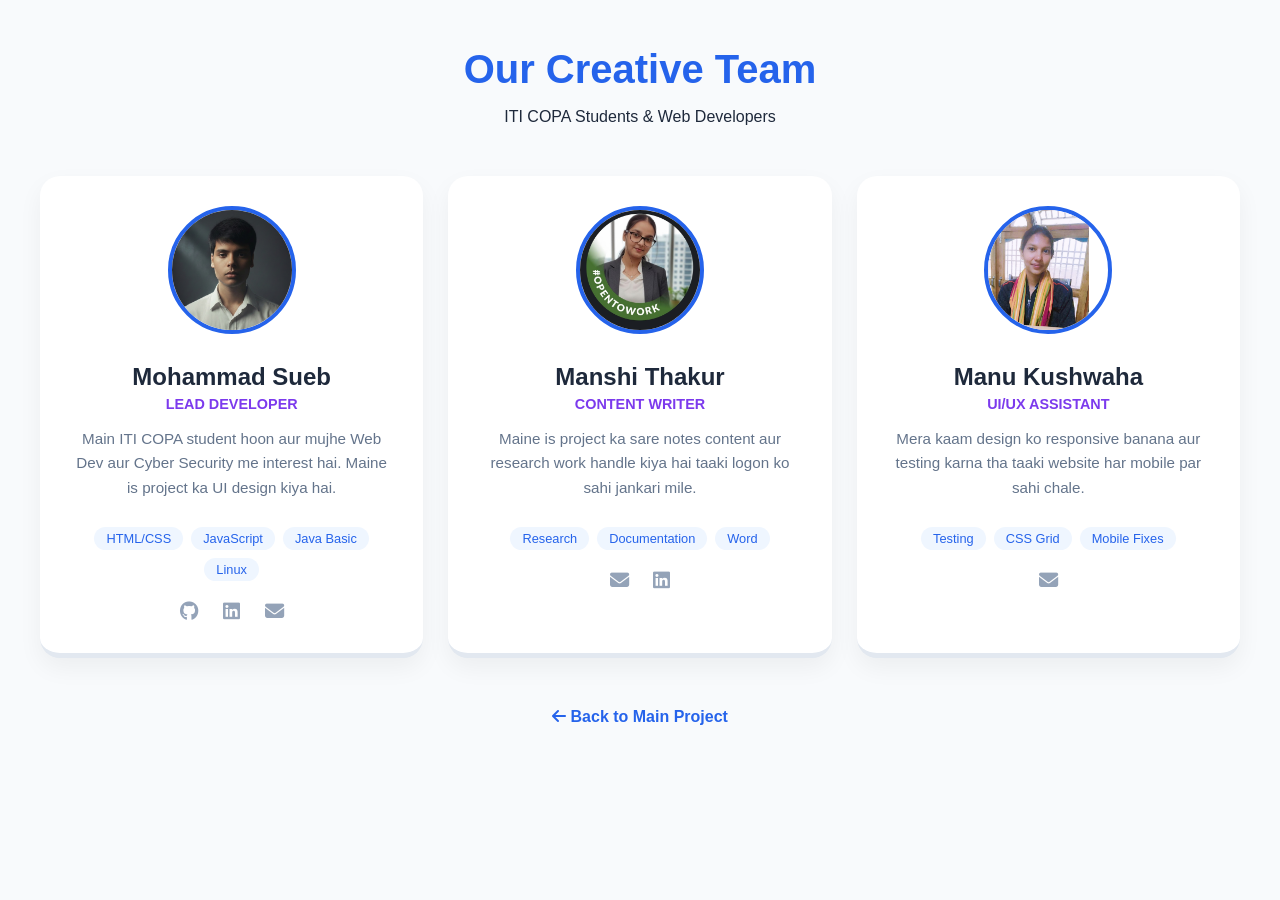
==== about.html @ ddb23492 "Mera pehla commit" ====
<!DOCTYPE html>
<html lang="en">
<head>
    <meta charset="UTF-8">
    <meta name="viewport" content="width=device-width, initial-scale=1.0">
    <title>Our Team | ITI COPA Project</title>
    <link rel="stylesheet" href="https://cdnjs.cloudflare.com/ajax/libs/font-awesome/6.4.0/css/all.min.css">
    <style>
        :root {
            --primary: #2563eb;
            --secondary: #7c3aed;
            --bg: #f8fafc;
            --card-bg: #ffffff;
        }

        body {
            font-family: 'Segoe UI', sans-serif;
            background-color: var(--bg);
            margin: 0;
            padding: 20px;
            color: #1e293b;
        }

        .header-section {
            text-align: center;
            margin-bottom: 50px;
        }

        .header-section h1 {
            font-size: 2.5rem;
            color: var(--primary);
            margin-bottom: 10px;
        }

        /* Team Grid Layout */
        .team-grid {
            display: grid;
            grid-template-columns: repeat(auto-fit, minmax(300px, 1fr));
            gap: 25px;
            max-width: 1200px;
            margin: 0 auto;
        }

        .member-card {
            background: var(--card-bg);
            border-radius: 20px;
            padding: 30px;
            text-align: center;
            box-shadow: 0 10px 25px rgba(0,0,0,0.05);
            transition: transform 0.3s ease;
            border-bottom: 5px solid #e2e8f0;
        }

        .member-card:hover {
            transform: translateY(-10px);
            border-bottom-color: var(--secondary);
        }

        .member-card img {
            width: 120px;
            height: 120px;
            border-radius: 50%;
            object-fit: cover;
            border: 4px solid var(--primary);
            margin-bottom: 15px;
        }

        .member-card h2 {
            margin: 10px 0 5px;
            font-size: 1.5rem;
        }

        .role {
            color: var(--secondary);
            font-weight: 600;
            font-size: 0.9rem;
            text-transform: uppercase;
            margin-bottom: 15px;
            display: block;
        }

        .bio {
            font-size: 0.95rem;
            color: #64748b;
            line-height: 1.6;
            margin-bottom: 20px;
            min-height: 80px;
        }

        .skills-tags {
            display: flex;
            flex-wrap: wrap;
            justify-content: center;
            gap: 8px;
            margin-bottom: 20px;
        }

        .tag {
            background: #eff6ff;
            color: var(--primary);
            padding: 4px 12px;
            border-radius: 20px;
            font-size: 0.8rem;
            font-weight: 500;
        }

        .social-icons a {
            color: #94a3b8;
            margin: 0 10px;
            font-size: 1.2rem;
            transition: 0.3s;
        }

        .social-icons a:hover {
            color: var(--primary);
        }

        .back-btn {
            display: block;
            width: fit-content;
            margin: 50px auto;
            text-decoration: none;
            color: var(--primary);
            font-weight: bold;
        }

        @media (max-width: 768px) {
            .team-grid { grid-template-columns: 1fr; }
        }
    </style>
</head>
<body>

    <div class="header-section">
        <h1>Our Creative Team</h1>
        <p>ITI COPA Students & Web Developers</p>
    </div>

    <div class="team-grid">
        
        <div class="member-card">
            <img src="Images/My.png" alt="Mohammad Suaib">
            <h2>Mohammad Sueb</h2>
            <span class="role">Lead Developer</span>
            <p class="bio">Main ITI COPA student hoon aur mujhe Web Dev aur Cyber Security me interest hai. Maine is project ka UI design kiya hai.</p>
            <div class="skills-tags">
                <span class="tag">HTML/CSS</span>
                <span class="tag">JavaScript</span>
                <span class="tag">Java Basic</span>
                <span class="tag">Linux</span>
            </div>
            <div class="social-icons">
                <a href="#"><i class="fab fa-github"></i></a>
                <a href=""><i class="fab fa-linkedin"></i></a>
                <a href="mailto:mohammadsuaib7860@gmail.com"><i class="fas fa-envelope"></i></a>
            </div>
        </div>

        <div class="member-card">
            <img src="Images/mashi.png" alt="Team Member">
            <h2>Manshi Thakur</h2>
            <span class="role">Content Writer</span>
            <p class="bio">Maine is project ka sare notes content aur research work handle kiya hai taaki logon ko sahi jankari mile.</p>
            <div class="skills-tags">
                <span class="tag">Research</span>
                <span class="tag">Documentation</span>
                <span class="tag">Word</span>
            </div>
            <div class="social-icons">
                <a href="mailto:mashithakur4205@gmail.com"><i class="fas fa-envelope"></i></a>
                <a href="https://www.linkedin.com/in/manshi-thakur-554734274?utm_source=share_via&utm_content=profile&utm_medium=member_android"><i class="fab fa-linkedin"></i></a>
              
            </div>
        </div>

        <div class="member-card">
            <img src="Images/manu.png" alt="Team Member">
            <h2>Manu Kushwaha</h2>
            <span class="role">UI/UX Assistant</span>
            <p class="bio">Mera kaam design ko responsive banana aur testing karna tha taaki website har mobile par sahi chale.</p>
            <div class="skills-tags">
                <span class="tag">Testing</span>
                <span class="tag">CSS Grid</span>
                <span class="tag">Mobile Fixes</span>
            </div>
            <div class="social-icons">
                <a href="mailto:Pundirmanu84@gmail.com"><i class="fas fa-envelope"></i></a>
                
            </div>
        </div>

    </div>

    <a href="index.html" class="back-btn"><i class="fas fa-arrow-left"></i> Back to Main Project</a>

</body>
</html>
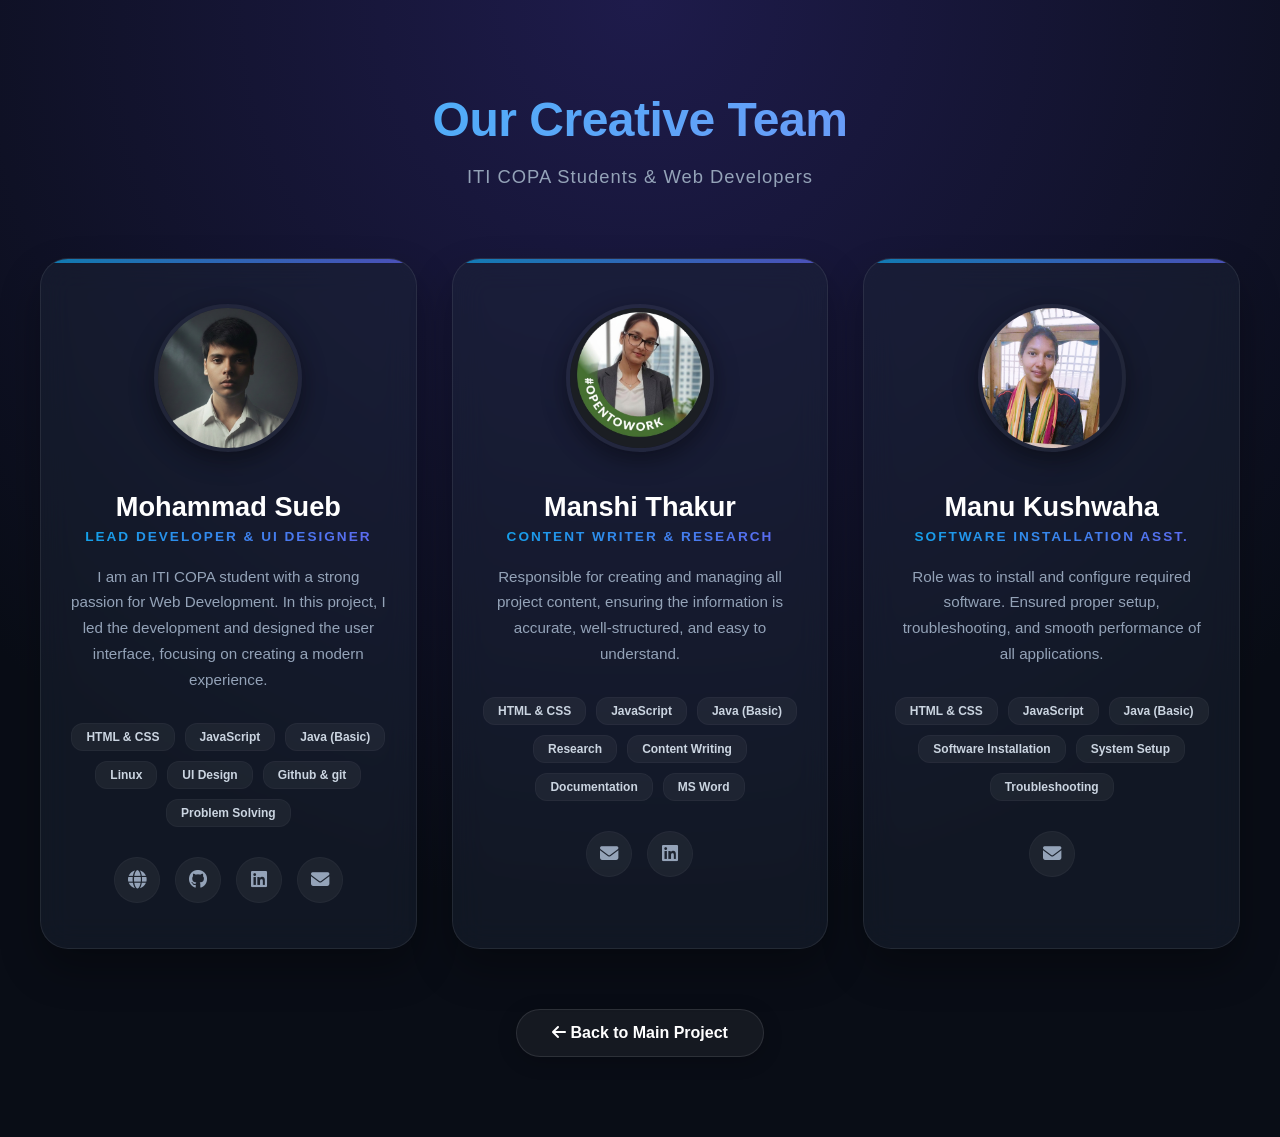
==== commit 292ac786: "About UI Change" ====
--- a/about.html
+++ b/about.html
@@ -7,125 +7,223 @@
     <link rel="stylesheet" href="https://cdnjs.cloudflare.com/ajax/libs/font-awesome/6.4.0/css/all.min.css">
     <style>
         :root {
-            --primary: #2563eb;
-            --secondary: #7c3aed;
-            --bg: #f8fafc;
-            --card-bg: #ffffff;
+            --primary: #0ea5e9;
+            --secondary: #6366f1;
+            --bg-dark: #090d16;
+            --card-bg: rgba(30, 41, 59, 0.4);
+            --card-border: rgba(255, 255, 255, 0.08);
+            --text-main: #f8fafc;
+            --text-muted: #94a3b8;
+            --white: #ffffff;
         }
 
         body {
-            font-family: 'Segoe UI', sans-serif;
-            background-color: var(--bg);
+            font-family: 'Poppins', sans-serif;
+            background: radial-gradient(circle at top, #1e1b4b 0%, var(--bg-dark) 70%);
             margin: 0;
-            padding: 20px;
-            color: #1e293b;
+            padding: 60px 20px;
+            color: var(--text-main);
+            min-height: 100vh;
         }
 
         .header-section {
             text-align: center;
-            margin-bottom: 50px;
+            margin-bottom: 70px;
         }
 
         .header-section h1 {
-            font-size: 2.5rem;
-            color: var(--primary);
-            margin-bottom: 10px;
+            font-size: 3rem;
+            background: linear-gradient(135deg, #38bdf8 0%, #818cf8 100%);
+            -webkit-background-clip: text;
+            -webkit-text-fill-color: transparent;
+            margin-bottom: 12px;
+            font-weight: 800;
+            letter-spacing: -0.5px;
+        }
+
+        .header-section p {
+            color: var(--text-muted);
+            font-size: 1.15rem;
+            letter-spacing: 1px;
+            font-weight: 500;
         }
 
         /* Team Grid Layout */
         .team-grid {
             display: grid;
-            grid-template-columns: repeat(auto-fit, minmax(300px, 1fr));
-            gap: 25px;
+            grid-template-columns: repeat(auto-fit, minmax(320px, 1fr));
+            gap: 35px;
             max-width: 1200px;
             margin: 0 auto;
         }
 
         .member-card {
             background: var(--card-bg);
-            border-radius: 20px;
-            padding: 30px;
+            backdrop-filter: blur(16px);
+            -webkit-backdrop-filter: blur(16px);
+            border-radius: 28px;
+            padding: 45px 30px;
             text-align: center;
-            box-shadow: 0 10px 25px rgba(0,0,0,0.05);
-            transition: transform 0.3s ease;
-            border-bottom: 5px solid #e2e8f0;
+            box-shadow: 0 20px 40px rgba(0, 0, 0, 0.3);
+            transition: all 0.4s cubic-bezier(0.175, 0.885, 0.32, 1.275);
+            border: 1px solid var(--card-border);
+            position: relative;
+            overflow: hidden;
+        }
+
+        .member-card::before {
+            content: '';
+            position: absolute;
+            top: 0;
+            left: 0;
+            width: 100%;
+            height: 4px;
+            background: linear-gradient(to right, var(--primary), var(--secondary));
+            opacity: 0.7;
+            transition: opacity 0.3s;
         }
 
         .member-card:hover {
-            transform: translateY(-10px);
-            border-bottom-color: var(--secondary);
+            transform: translateY(-12px);
+            box-shadow: 0 30px 60px rgba(14, 165, 233, 0.15);
+            border-color: rgba(14, 165, 233, 0.4);
+            background: rgba(30, 41, 59, 0.6);
+        }
+
+        .member-card:hover::before {
+            opacity: 1;
         }
 
         .member-card img {
-            width: 120px;
-            height: 120px;
+            width: 140px;
+            height: 140px;
             border-radius: 50%;
             object-fit: cover;
-            border: 4px solid var(--primary);
-            margin-bottom: 15px;
+            border: 4px solid rgba(255, 255, 255, 0.05);
+            box-shadow: 0 8px 24px rgba(0, 0, 0, 0.4);
+            margin-bottom: 25px;
+            transition: all 0.4s ease;
+        }
+
+        .member-card:hover img {
+            transform: scale(1.05) rotate(3deg);
+            border-color: var(--primary);
+            box-shadow: 0 0 25px rgba(14, 165, 233, 0.5);
         }
 
         .member-card h2 {
-            margin: 10px 0 5px;
-            font-size: 1.5rem;
+            margin: 10px 0 6px;
+            font-size: 1.7rem;
+            color: var(--white);
+            font-weight: 700;
         }
 
         .role {
-            color: var(--secondary);
-            font-weight: 600;
-            font-size: 0.9rem;
+            background: linear-gradient(135deg, #0ea5e9, #6366f1);
+            -webkit-background-clip: text;
+            -webkit-text-fill-color: transparent;
+            font-weight: 700;
+            font-size: 0.85rem;
             text-transform: uppercase;
-            margin-bottom: 15px;
+            letter-spacing: 2px;
+            margin-bottom: 20px;
             display: block;
         }
 
         .bio {
             font-size: 0.95rem;
-            color: #64748b;
-            line-height: 1.6;
-            margin-bottom: 20px;
-            min-height: 80px;
+            color: var(--text-muted);
+            line-height: 1.7;
+            margin-bottom: 30px;
+            min-height: 90px;
         }
 
         .skills-tags {
             display: flex;
             flex-wrap: wrap;
             justify-content: center;
-            gap: 8px;
-            margin-bottom: 20px;
+            gap: 10px;
+            margin-bottom: 30px;
         }
 
         .tag {
-            background: #eff6ff;
-            color: var(--primary);
-            padding: 4px 12px;
-            border-radius: 20px;
-            font-size: 0.8rem;
-            font-weight: 500;
+            background: rgba(255, 255, 255, 0.05);
+            color: #cbd5e1;
+            padding: 6px 14px;
+            border-radius: 12px;
+            font-size: 0.75rem;
+            font-weight: 600;
+            border: 1px solid rgba(255, 255, 255, 0.03);
+            transition: all 0.3s ease;
+        }
+
+        .member-card:hover .tag {
+            background: rgba(14, 165, 233, 0.15);
+            color: #e0f2fe;
+            border-color: rgba(14, 165, 233, 0.3);
+        }
+
+        .social-icons {
+            display: flex;
+            justify-content: center;
+            gap: 15px;
         }
 
         .social-icons a {
-            color: #94a3b8;
-            margin: 0 10px;
-            font-size: 1.2rem;
-            transition: 0.3s;
+            width: 44px;
+            height: 44px;
+            line-height: 44px;
+            background: rgba(255, 255, 255, 0.05);
+            border-radius: 50%;
+            color: var(--text-muted);
+            font-size: 1.15rem;
+            border: 1px solid rgba(255, 255, 255, 0.03);
+            transition: all 0.4s cubic-bezier(0.4, 0, 0.2, 1);
         }
 
         .social-icons a:hover {
-            color: var(--primary);
+            background: var(--white);
+            color: var(--bg-dark);
+            transform: translateY(-5px) rotate(360deg);
+            box-shadow: 0 10px 20px rgba(255, 255, 255, 0.1);
+        }
+
+        /* Portfolio icon specific glow */
+        .social-icons a[title="My Portfolio"]:hover {
+            background: var(--primary);
+            color: var(--white);
+            box-shadow: 0 0 20px rgba(14, 165, 233, 0.6);
         }
 
         .back-btn {
-            display: block;
-            width: fit-content;
-            margin: 50px auto;
+            display: inline-block;
+            margin: 60px auto 20px;
             text-decoration: none;
-            color: var(--primary);
-            font-weight: bold;
+            color: var(--white);
+            background: rgba(255, 255, 255, 0.05);
+            padding: 14px 35px;
+            border-radius: 50px;
+            font-weight: 600;
+            border: 1px solid rgba(255, 255, 255, 0.1);
+            transition: all 0.3s ease;
+            box-shadow: 0 4px 20px rgba(0,0,0,0.2);
+        }
+
+        .back-btn:hover {
+            transform: translateY(-3px);
+            background: linear-gradient(135deg, var(--primary), var(--secondary));
+            border-color: transparent;
+            box-shadow: 0 10px 25px rgba(99, 102, 241, 0.4);
+        }
+
+        .container-btn {
+            text-align: center;
         }
 
         @media (max-width: 768px) {
             .team-grid { grid-template-columns: 1fr; }
+            .header-section h1 { font-size: 2.3rem; }
+            body { padding: 40px 15px; }
         }
     </style>
 </head>
@@ -138,60 +236,81 @@
 
     <div class="team-grid">
         
+        <!-- Mohammad Suaib Card -->
         <div class="member-card">
-            <img src="Images/My.png" alt="Mohammad Suaib">
+            <img src="Images/My.png" alt="Mohammad Sueb">
             <h2>Mohammad Sueb</h2>
-            <span class="role">Lead Developer</span>
-            <p class="bio">Main ITI COPA student hoon aur mujhe Web Dev aur Cyber Security me interest hai. Maine is project ka UI design kiya hai.</p>
+            <span class="role">Lead Developer & UI Designer</span>
+            <p class="bio">
+                I am an ITI COPA student with a strong passion for Web Development. 
+                In this project, I led the development and designed the user interface, focusing on creating a modern experience.
+            </p>
             <div class="skills-tags">
-                <span class="tag">HTML/CSS</span>
+                <span class="tag">HTML & CSS</span>
                 <span class="tag">JavaScript</span>
-                <span class="tag">Java Basic</span>
+                <span class="tag">Java (Basic)</span>
                 <span class="tag">Linux</span>
+                <span class="tag">UI Design</span>
+                <span class="tag">Github & git</span>
+                <span class="tag">Problem Solving</span>
             </div>
             <div class="social-icons">
-                <a href="#"><i class="fab fa-github"></i></a>
-                <a href=""><i class="fab fa-linkedin"></i></a>
+                <a href="https://mohammadsuaib786.github.io/my-portfolio/" target="_blank" title="My Portfolio"><i class="fas fa-globe"></i></a>
+                <a href="https://github.com/MohammadSuaib786" target="_blank"><i class="fab fa-github"></i></a>
+                <a href="https://www.linkedin.com/in/mohammad-sueb-b97514324?utm_source=share_via&utm_content=profile&utm_medium=member_android" target="_blank"><i class="fab fa-linkedin"></i></a>
                 <a href="mailto:mohammadsuaib7860@gmail.com"><i class="fas fa-envelope"></i></a>
             </div>
         </div>
 
+        <!-- Manshi Thakur Card -->
         <div class="member-card">
-            <img src="Images/mashi.png" alt="Team Member">
+            <img src="Images/mashi.png" alt="Manshi Thakur">
             <h2>Manshi Thakur</h2>
-            <span class="role">Content Writer</span>
-            <p class="bio">Maine is project ka sare notes content aur research work handle kiya hai taaki logon ko sahi jankari mile.</p>
+            <span class="role">Content Writer & Research</span>
+            <p class="bio">
+                Responsible for creating and managing all project content, ensuring the information is accurate, well-structured, and easy to understand.
+            </p>
             <div class="skills-tags">
+                <span class="tag">HTML & CSS</span>
+                <span class="tag">JavaScript</span>
+                <span class="tag">Java (Basic)</span>
                 <span class="tag">Research</span>
+                <span class="tag">Content Writing</span>
                 <span class="tag">Documentation</span>
-                <span class="tag">Word</span>
+                <span class="tag">MS Word</span>
             </div>
             <div class="social-icons">
                 <a href="mailto:mashithakur4205@gmail.com"><i class="fas fa-envelope"></i></a>
-                <a href="https://www.linkedin.com/in/manshi-thakur-554734274?utm_source=share_via&utm_content=profile&utm_medium=member_android"><i class="fab fa-linkedin"></i></a>
-              
+                <a href="https://www.linkedin.com/in/manshi-thakur-554734274" target="_blank"><i class="fab fa-linkedin"></i></a>
             </div>
         </div>
 
+        <!-- Manu Kushwaha Card -->
         <div class="member-card">
-            <img src="Images/manu.png" alt="Team Member">
+            <img src="Images/manu.png" alt="Manu Kushwaha">
             <h2>Manu Kushwaha</h2>
-            <span class="role">UI/UX Assistant</span>
-            <p class="bio">Mera kaam design ko responsive banana aur testing karna tha taaki website har mobile par sahi chale.</p>
+            <span class="role">Software Installation Asst.</span>           
+            <p class="bio">
+                Role was to install and configure required software. Ensured proper setup, troubleshooting, and smooth performance of all applications.
+            </p>
             <div class="skills-tags">
-                <span class="tag">Testing</span>
-                <span class="tag">CSS Grid</span>
-                <span class="tag">Mobile Fixes</span>
+                <span class="tag">HTML & CSS</span>
+                <span class="tag">JavaScript</span>
+                <span class="tag">Java (Basic)</span>
+                <span class="tag">Software Installation</span>
+                <span class="tag">System Setup</span>
+                <span class="tag">Troubleshooting</span>
             </div>
             <div class="social-icons">
                 <a href="mailto:Pundirmanu84@gmail.com"><i class="fas fa-envelope"></i></a>
-                
-            </div>
+            </div> 
         </div>
 
     </div>
 
-    <a href="index.html" class="back-btn"><i class="fas fa-arrow-left"></i> Back to Main Project</a>
+    <div class="container-btn">
+        <a href="index.html" class="back-btn"><i class="fas fa-arrow-left"></i> Back to Main Project</a>
+    </div>
 
 </body>
 </html>
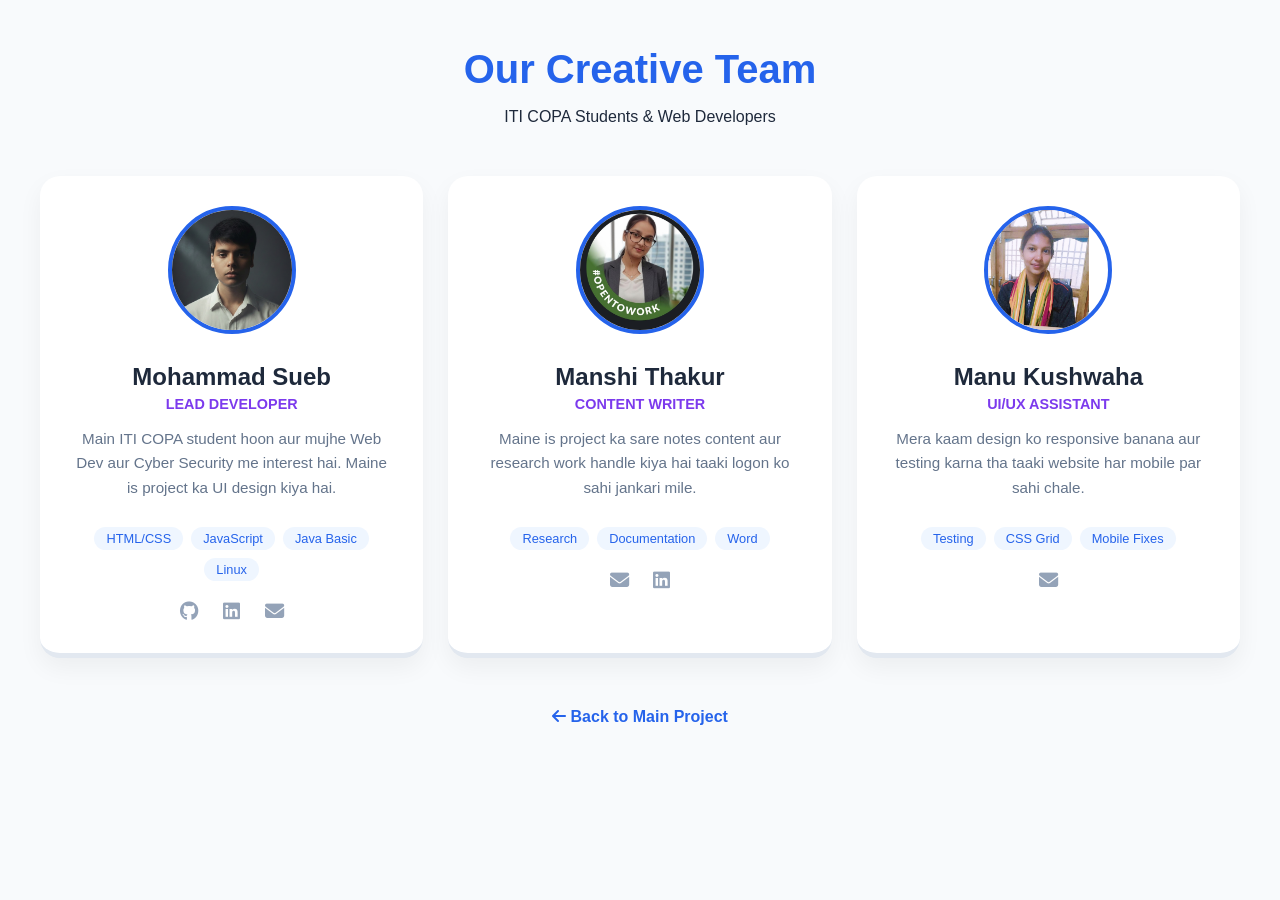
==== commit 392d819c: "update" ====
--- a/about.html
+++ b/about.html
@@ -7,223 +7,125 @@
     <link rel="stylesheet" href="https://cdnjs.cloudflare.com/ajax/libs/font-awesome/6.4.0/css/all.min.css">
     <style>
         :root {
-            --primary: #0ea5e9;
-            --secondary: #6366f1;
-            --bg-dark: #090d16;
-            --card-bg: rgba(30, 41, 59, 0.4);
-            --card-border: rgba(255, 255, 255, 0.08);
-            --text-main: #f8fafc;
-            --text-muted: #94a3b8;
-            --white: #ffffff;
+            --primary: #2563eb;
+            --secondary: #7c3aed;
+            --bg: #f8fafc;
+            --card-bg: #ffffff;
         }
 
         body {
-            font-family: 'Poppins', sans-serif;
-            background: radial-gradient(circle at top, #1e1b4b 0%, var(--bg-dark) 70%);
+            font-family: 'Segoe UI', sans-serif;
+            background-color: var(--bg);
             margin: 0;
-            padding: 60px 20px;
-            color: var(--text-main);
-            min-height: 100vh;
+            padding: 20px;
+            color: #1e293b;
         }
 
         .header-section {
             text-align: center;
-            margin-bottom: 70px;
+            margin-bottom: 50px;
         }
 
         .header-section h1 {
-            font-size: 3rem;
-            background: linear-gradient(135deg, #38bdf8 0%, #818cf8 100%);
-            -webkit-background-clip: text;
-            -webkit-text-fill-color: transparent;
-            margin-bottom: 12px;
-            font-weight: 800;
-            letter-spacing: -0.5px;
-        }
-
-        .header-section p {
-            color: var(--text-muted);
-            font-size: 1.15rem;
-            letter-spacing: 1px;
-            font-weight: 500;
+            font-size: 2.5rem;
+            color: var(--primary);
+            margin-bottom: 10px;
         }
 
         /* Team Grid Layout */
         .team-grid {
             display: grid;
-            grid-template-columns: repeat(auto-fit, minmax(320px, 1fr));
-            gap: 35px;
+            grid-template-columns: repeat(auto-fit, minmax(300px, 1fr));
+            gap: 25px;
             max-width: 1200px;
             margin: 0 auto;
         }
 
         .member-card {
             background: var(--card-bg);
-            backdrop-filter: blur(16px);
-            -webkit-backdrop-filter: blur(16px);
-            border-radius: 28px;
-            padding: 45px 30px;
+            border-radius: 20px;
+            padding: 30px;
             text-align: center;
-            box-shadow: 0 20px 40px rgba(0, 0, 0, 0.3);
-            transition: all 0.4s cubic-bezier(0.175, 0.885, 0.32, 1.275);
-            border: 1px solid var(--card-border);
-            position: relative;
-            overflow: hidden;
-        }
-
-        .member-card::before {
-            content: '';
-            position: absolute;
-            top: 0;
-            left: 0;
-            width: 100%;
-            height: 4px;
-            background: linear-gradient(to right, var(--primary), var(--secondary));
-            opacity: 0.7;
-            transition: opacity 0.3s;
+            box-shadow: 0 10px 25px rgba(0,0,0,0.05);
+            transition: transform 0.3s ease;
+            border-bottom: 5px solid #e2e8f0;
         }
 
         .member-card:hover {
-            transform: translateY(-12px);
-            box-shadow: 0 30px 60px rgba(14, 165, 233, 0.15);
-            border-color: rgba(14, 165, 233, 0.4);
-            background: rgba(30, 41, 59, 0.6);
-        }
-
-        .member-card:hover::before {
-            opacity: 1;
+            transform: translateY(-10px);
+            border-bottom-color: var(--secondary);
         }
 
         .member-card img {
-            width: 140px;
-            height: 140px;
+            width: 120px;
+            height: 120px;
             border-radius: 50%;
             object-fit: cover;
-            border: 4px solid rgba(255, 255, 255, 0.05);
-            box-shadow: 0 8px 24px rgba(0, 0, 0, 0.4);
-            margin-bottom: 25px;
-            transition: all 0.4s ease;
-        }
-
-        .member-card:hover img {
-            transform: scale(1.05) rotate(3deg);
-            border-color: var(--primary);
-            box-shadow: 0 0 25px rgba(14, 165, 233, 0.5);
+            border: 4px solid var(--primary);
+            margin-bottom: 15px;
         }
 
         .member-card h2 {
-            margin: 10px 0 6px;
-            font-size: 1.7rem;
-            color: var(--white);
-            font-weight: 700;
+            margin: 10px 0 5px;
+            font-size: 1.5rem;
         }
 
         .role {
-            background: linear-gradient(135deg, #0ea5e9, #6366f1);
-            -webkit-background-clip: text;
-            -webkit-text-fill-color: transparent;
-            font-weight: 700;
-            font-size: 0.85rem;
+            color: var(--secondary);
+            font-weight: 600;
+            font-size: 0.9rem;
             text-transform: uppercase;
-            letter-spacing: 2px;
-            margin-bottom: 20px;
+            margin-bottom: 15px;
             display: block;
         }
 
         .bio {
             font-size: 0.95rem;
-            color: var(--text-muted);
-            line-height: 1.7;
-            margin-bottom: 30px;
-            min-height: 90px;
+            color: #64748b;
+            line-height: 1.6;
+            margin-bottom: 20px;
+            min-height: 80px;
         }
 
         .skills-tags {
             display: flex;
             flex-wrap: wrap;
             justify-content: center;
-            gap: 10px;
-            margin-bottom: 30px;
+            gap: 8px;
+            margin-bottom: 20px;
         }
 
         .tag {
-            background: rgba(255, 255, 255, 0.05);
-            color: #cbd5e1;
-            padding: 6px 14px;
-            border-radius: 12px;
-            font-size: 0.75rem;
-            font-weight: 600;
-            border: 1px solid rgba(255, 255, 255, 0.03);
-            transition: all 0.3s ease;
-        }
-
-        .member-card:hover .tag {
-            background: rgba(14, 165, 233, 0.15);
-            color: #e0f2fe;
-            border-color: rgba(14, 165, 233, 0.3);
-        }
-
-        .social-icons {
-            display: flex;
-            justify-content: center;
-            gap: 15px;
+            background: #eff6ff;
+            color: var(--primary);
+            padding: 4px 12px;
+            border-radius: 20px;
+            font-size: 0.8rem;
+            font-weight: 500;
         }
 
         .social-icons a {
-            width: 44px;
-            height: 44px;
-            line-height: 44px;
-            background: rgba(255, 255, 255, 0.05);
-            border-radius: 50%;
-            color: var(--text-muted);
-            font-size: 1.15rem;
-            border: 1px solid rgba(255, 255, 255, 0.03);
-            transition: all 0.4s cubic-bezier(0.4, 0, 0.2, 1);
+            color: #94a3b8;
+            margin: 0 10px;
+            font-size: 1.2rem;
+            transition: 0.3s;
         }
 
         .social-icons a:hover {
-            background: var(--white);
-            color: var(--bg-dark);
-            transform: translateY(-5px) rotate(360deg);
-            box-shadow: 0 10px 20px rgba(255, 255, 255, 0.1);
-        }
-
-        /* Portfolio icon specific glow */
-        .social-icons a[title="My Portfolio"]:hover {
-            background: var(--primary);
-            color: var(--white);
-            box-shadow: 0 0 20px rgba(14, 165, 233, 0.6);
+            color: var(--primary);
         }
 
         .back-btn {
-            display: inline-block;
-            margin: 60px auto 20px;
+            display: block;
+            width: fit-content;
+            margin: 50px auto;
             text-decoration: none;
-            color: var(--white);
-            background: rgba(255, 255, 255, 0.05);
-            padding: 14px 35px;
-            border-radius: 50px;
-            font-weight: 600;
-            border: 1px solid rgba(255, 255, 255, 0.1);
-            transition: all 0.3s ease;
-            box-shadow: 0 4px 20px rgba(0,0,0,0.2);
-        }
-
-        .back-btn:hover {
-            transform: translateY(-3px);
-            background: linear-gradient(135deg, var(--primary), var(--secondary));
-            border-color: transparent;
-            box-shadow: 0 10px 25px rgba(99, 102, 241, 0.4);
-        }
-
-        .container-btn {
-            text-align: center;
+            color: var(--primary);
+            font-weight: bold;
         }
 
         @media (max-width: 768px) {
             .team-grid { grid-template-columns: 1fr; }
-            .header-section h1 { font-size: 2.3rem; }
-            body { padding: 40px 15px; }
         }
     </style>
 </head>
@@ -236,81 +138,60 @@
 
     <div class="team-grid">
         
-        <!-- Mohammad Suaib Card -->
         <div class="member-card">
-            <img src="Images/My.png" alt="Mohammad Sueb">
+            <img src="Images/My.png" alt="Mohammad Suaib">
             <h2>Mohammad Sueb</h2>
-            <span class="role">Lead Developer & UI Designer</span>
-            <p class="bio">
-                I am an ITI COPA student with a strong passion for Web Development. 
-                In this project, I led the development and designed the user interface, focusing on creating a modern experience.
-            </p>
+            <span class="role">Lead Developer</span>
+            <p class="bio">Main ITI COPA student hoon aur mujhe Web Dev aur Cyber Security me interest hai. Maine is project ka UI design kiya hai.</p>
             <div class="skills-tags">
-                <span class="tag">HTML & CSS</span>
+                <span class="tag">HTML/CSS</span>
                 <span class="tag">JavaScript</span>
-                <span class="tag">Java (Basic)</span>
+                <span class="tag">Java Basic</span>
                 <span class="tag">Linux</span>
-                <span class="tag">UI Design</span>
-                <span class="tag">Github & git</span>
-                <span class="tag">Problem Solving</span>
             </div>
             <div class="social-icons">
-                <a href="https://mohammadsuaib786.github.io/my-portfolio/" target="_blank" title="My Portfolio"><i class="fas fa-globe"></i></a>
-                <a href="https://github.com/MohammadSuaib786" target="_blank"><i class="fab fa-github"></i></a>
-                <a href="https://www.linkedin.com/in/mohammad-sueb-b97514324?utm_source=share_via&utm_content=profile&utm_medium=member_android" target="_blank"><i class="fab fa-linkedin"></i></a>
+                <a href="https://github.com/MohammadSuaib786"><i class="fab fa-github"></i></a>
+                <a href="https://in.linkedin.com/in/mohammed-suaib-b97514324"><i class="fab fa-linkedin"></i></a>
                 <a href="mailto:mohammadsuaib7860@gmail.com"><i class="fas fa-envelope"></i></a>
             </div>
         </div>
 
-        <!-- Manshi Thakur Card -->
         <div class="member-card">
-            <img src="Images/mashi.png" alt="Manshi Thakur">
+            <img src="Images/mashi.png" alt="Team Member">
             <h2>Manshi Thakur</h2>
-            <span class="role">Content Writer & Research</span>
-            <p class="bio">
-                Responsible for creating and managing all project content, ensuring the information is accurate, well-structured, and easy to understand.
-            </p>
+            <span class="role">Content Writer</span>
+            <p class="bio">Maine is project ka sare notes content aur research work handle kiya hai taaki logon ko sahi jankari mile.</p>
             <div class="skills-tags">
-                <span class="tag">HTML & CSS</span>
-                <span class="tag">JavaScript</span>
-                <span class="tag">Java (Basic)</span>
                 <span class="tag">Research</span>
-                <span class="tag">Content Writing</span>
                 <span class="tag">Documentation</span>
-                <span class="tag">MS Word</span>
+                <span class="tag">Word</span>
             </div>
             <div class="social-icons">
                 <a href="mailto:mashithakur4205@gmail.com"><i class="fas fa-envelope"></i></a>
-                <a href="https://www.linkedin.com/in/manshi-thakur-554734274" target="_blank"><i class="fab fa-linkedin"></i></a>
+                <a href="https://www.linkedin.com/in/manshi-thakur-554734274?utm_source=share_via&utm_content=profile&utm_medium=member_android"><i class="fab fa-linkedin"></i></a>
+              
             </div>
         </div>
 
-        <!-- Manu Kushwaha Card -->
         <div class="member-card">
-            <img src="Images/manu.png" alt="Manu Kushwaha">
+            <img src="Images/manu.png" alt="Team Member">
             <h2>Manu Kushwaha</h2>
-            <span class="role">Software Installation Asst.</span>           
-            <p class="bio">
-                Role was to install and configure required software. Ensured proper setup, troubleshooting, and smooth performance of all applications.
-            </p>
+            <span class="role">UI/UX Assistant</span>
+            <p class="bio">Mera kaam design ko responsive banana aur testing karna tha taaki website har mobile par sahi chale.</p>
             <div class="skills-tags">
-                <span class="tag">HTML & CSS</span>
-                <span class="tag">JavaScript</span>
-                <span class="tag">Java (Basic)</span>
-                <span class="tag">Software Installation</span>
-                <span class="tag">System Setup</span>
-                <span class="tag">Troubleshooting</span>
+                <span class="tag">Testing</span>
+                <span class="tag">CSS Grid</span>
+                <span class="tag">Mobile Fixes</span>
             </div>
             <div class="social-icons">
                 <a href="mailto:Pundirmanu84@gmail.com"><i class="fas fa-envelope"></i></a>
-            </div> 
+                
+            </div>
         </div>
 
     </div>
 
-    <div class="container-btn">
-        <a href="index.html" class="back-btn"><i class="fas fa-arrow-left"></i> Back to Main Project</a>
-    </div>
+    <a href="index.html" class="back-btn"><i class="fas fa-arrow-left"></i> Back to Main Project</a>
 
 </body>
 </html>
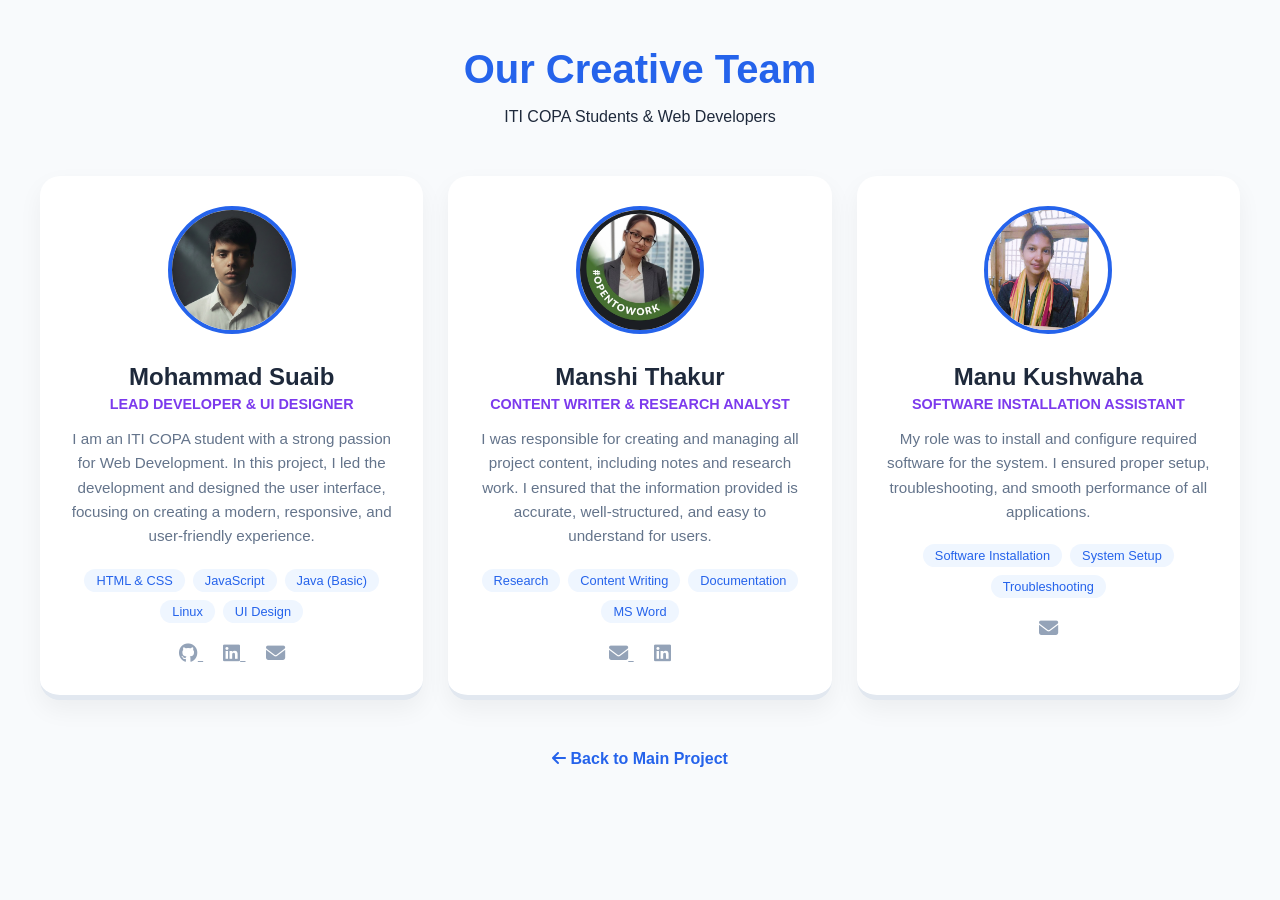
==== commit f06576e2: "Initial commit - team section added" ====
--- a/about.html
+++ b/about.html
@@ -138,56 +138,86 @@
 
     <div class="team-grid">
         
-        <div class="member-card">
-            <img src="Images/My.png" alt="Mohammad Suaib">
-            <h2>Mohammad Sueb</h2>
-            <span class="role">Lead Developer</span>
-            <p class="bio">Main ITI COPA student hoon aur mujhe Web Dev aur Cyber Security me interest hai. Maine is project ka UI design kiya hai.</p>
-            <div class="skills-tags">
-                <span class="tag">HTML/CSS</span>
-                <span class="tag">JavaScript</span>
-                <span class="tag">Java Basic</span>
-                <span class="tag">Linux</span>
-            </div>
-            <div class="social-icons">
-                <a href="https://github.com/MohammadSuaib786"><i class="fab fa-github"></i></a>
-                <a href="https://in.linkedin.com/in/mohammed-suaib-b97514324"><i class="fab fa-linkedin"></i></a>
-                <a href="mailto:mohammadsuaib7860@gmail.com"><i class="fas fa-envelope"></i></a>
-            </div>
-        </div>
-
-        <div class="member-card">
-            <img src="Images/mashi.png" alt="Team Member">
-            <h2>Manshi Thakur</h2>
-            <span class="role">Content Writer</span>
-            <p class="bio">Maine is project ka sare notes content aur research work handle kiya hai taaki logon ko sahi jankari mile.</p>
-            <div class="skills-tags">
-                <span class="tag">Research</span>
-                <span class="tag">Documentation</span>
-                <span class="tag">Word</span>
-            </div>
-            <div class="social-icons">
-                <a href="mailto:mashithakur4205@gmail.com"><i class="fas fa-envelope"></i></a>
-                <a href="https://www.linkedin.com/in/manshi-thakur-554734274?utm_source=share_via&utm_content=profile&utm_medium=member_android"><i class="fab fa-linkedin"></i></a>
-              
-            </div>
-        </div>
-
-        <div class="member-card">
-            <img src="Images/manu.png" alt="Team Member">
-            <h2>Manu Kushwaha</h2>
-            <span class="role">UI/UX Assistant</span>
-            <p class="bio">Mera kaam design ko responsive banana aur testing karna tha taaki website har mobile par sahi chale.</p>
-            <div class="skills-tags">
-                <span class="tag">Testing</span>
-                <span class="tag">CSS Grid</span>
-                <span class="tag">Mobile Fixes</span>
-            </div>
-            <div class="social-icons">
-                <a href="mailto:Pundirmanu84@gmail.com"><i class="fas fa-envelope"></i></a>
-                
-            </div>
-        </div>
+<div class="member-card">
+    <img src="Images/My.png" alt="Mohammad Suaib">
+    <h2>Mohammad Suaib</h2>
+    <span class="role">Lead Developer & UI Designer</span>
+    
+    <p class="bio">
+        I am an ITI COPA student with a strong passion for Web Development. 
+        In this project, I led the development and designed the user interface, focusing on creating a modern, responsive, and user-friendly experience.
+    </p>
+    
+    <div class="skills-tags">
+        <span class="tag">HTML & CSS</span>
+        <span class="tag">JavaScript</span>
+        <span class="tag">Java (Basic)</span>
+        <span class="tag">Linux</span>
+        <span class="tag">UI Design</span>
+    </div>
+    
+    <div class="social-icons">
+        <a href="https://github.com/MohammadSuaib786" target="_blank">
+            <i class="fab fa-github"></i>
+        </a>
+        <a href="https://in.linkedin.com/in/mohammed-suaib-b97514324" target="_blank">
+            <i class="fab fa-linkedin"></i>
+        </a>
+        <a href="mailto:mohammadsuaib7860@gmail.com">
+            <i class="fas fa-envelope"></i>
+        </a>
+    </div>
+</div>
+
+      <div class="member-card">
+    <img src="Images/mashi.png" alt="Manshi Thakur">
+    <h2>Manshi Thakur</h2>
+    <span class="role">Content Writer & Research Analyst</span>
+    
+    <p class="bio">
+        I was responsible for creating and managing all project content, including notes and research work. 
+        I ensured that the information provided is accurate, well-structured, and easy to understand for users.
+    </p>
+    
+    <div class="skills-tags">
+        <span class="tag">Research</span>
+        <span class="tag">Content Writing</span>
+        <span class="tag">Documentation</span>
+        <span class="tag">MS Word</span>
+    </div>
+    
+    <div class="social-icons">
+        <a href="mailto:mashithakur4205@gmail.com">
+            <i class="fas fa-envelope"></i>
+        </a>
+        <a href="https://www.linkedin.com/in/manshi-thakur-554734274" target="_blank">
+            <i class="fab fa-linkedin"></i>
+        </a>
+    </div>
+</div>
+
+<div class="member-card">
+    <img src="Images/manu.png" alt="Team Member">
+    <h2>Manu Kushwaha</h2>
+    <span class="role">Software Installation Assistant</span>
+    
+    <p class="bio">
+        My role was to install and configure required software for the system. 
+        I ensured proper setup, troubleshooting, and smooth performance of all applications.
+    </p>
+    
+    <div class="skills-tags">
+        <span class="tag">Software Installation</span>
+        <span class="tag">System Setup</span>
+        <span class="tag">Troubleshooting</span>
+    </div>
+    
+    <div class="social-icons">
+        <a href="mailto:Pundirmanu84@gmail.com">
+            <i class="fas fa-envelope"></i>
+        </a>
+    </div> 
+</div>
 
     </div>
 
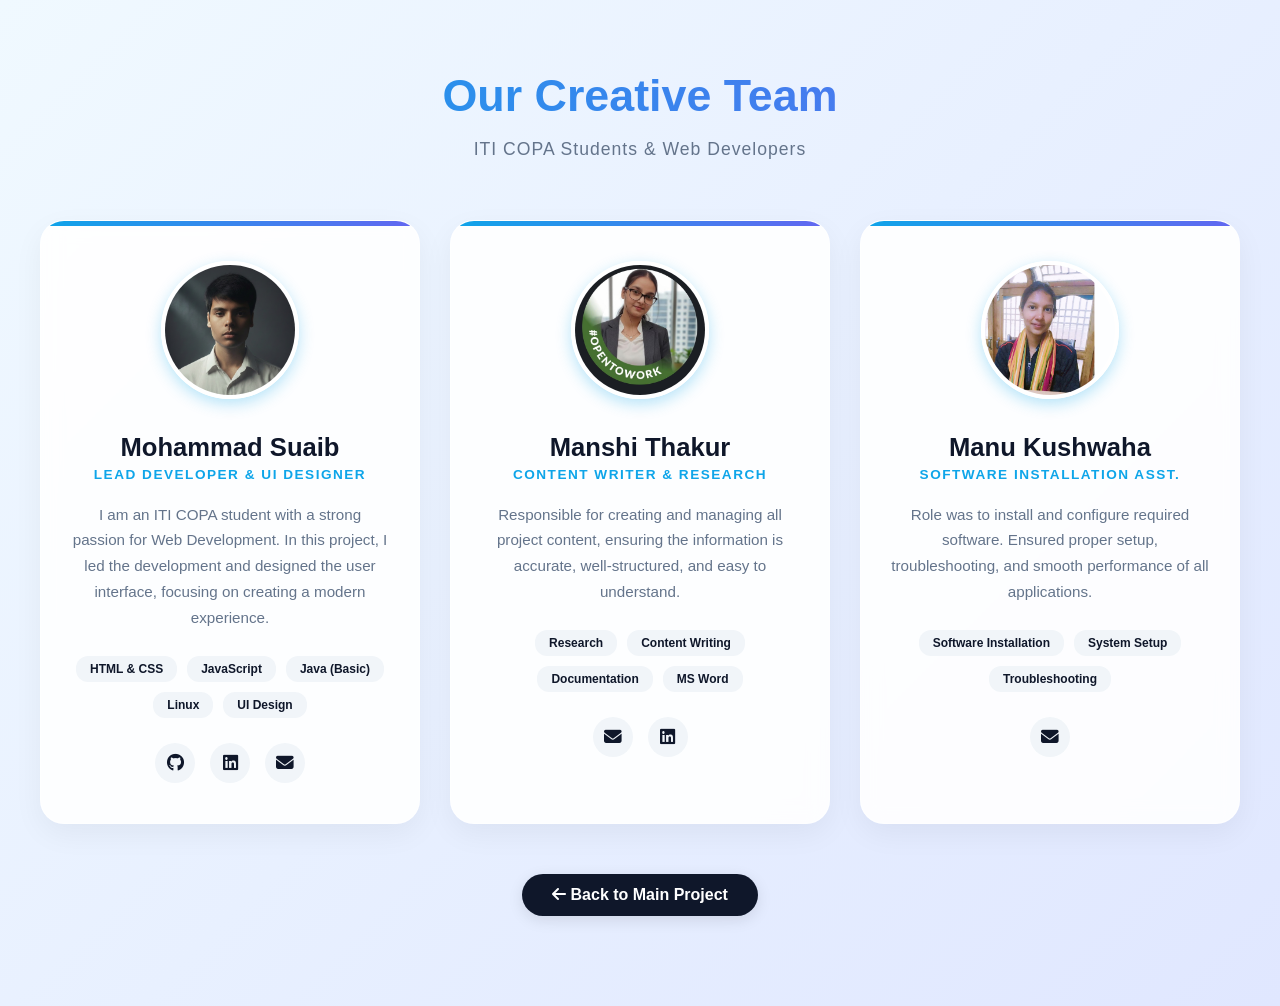
==== commit 00801fa0: "UI Change" ====
--- a/about.html
+++ b/about.html
@@ -7,125 +7,192 @@
     <link rel="stylesheet" href="https://cdnjs.cloudflare.com/ajax/libs/font-awesome/6.4.0/css/all.min.css">
     <style>
         :root {
-            --primary: #2563eb;
-            --secondary: #7c3aed;
-            --bg: #f8fafc;
-            --card-bg: #ffffff;
+            --primary: #0ea5e9;
+            --secondary: #6366f1;
+            --dark: #0f172a;
+            --text-main: #1e293b;
+            --text-muted: #64748b;
+            --white: #ffffff;
         }
 
         body {
-            font-family: 'Segoe UI', sans-serif;
-            background-color: var(--bg);
+            font-family: 'Poppins', sans-serif;
+            background: linear-gradient(135deg, #f0f9ff 0%, #e0e7ff 100%);
             margin: 0;
-            padding: 20px;
-            color: #1e293b;
+            padding: 40px 20px;
+            color: var(--text-main);
+            min-height: 100vh;
         }
 
         .header-section {
             text-align: center;
-            margin-bottom: 50px;
+            margin-bottom: 60px;
         }
 
         .header-section h1 {
-            font-size: 2.5rem;
-            color: var(--primary);
+            font-size: 2.8rem;
+            background: linear-gradient(to right, var(--primary), var(--secondary));
+            -webkit-background-clip: text;
+            -webkit-text-fill-color: transparent;
             margin-bottom: 10px;
+            font-weight: 800;
+        }
+
+        .header-section p {
+            color: var(--text-muted);
+            font-size: 1.1rem;
+            letter-spacing: 1px;
         }
 
         /* Team Grid Layout */
         .team-grid {
             display: grid;
-            grid-template-columns: repeat(auto-fit, minmax(300px, 1fr));
-            gap: 25px;
+            grid-template-columns: repeat(auto-fit, minmax(320px, 1fr));
+            gap: 30px;
             max-width: 1200px;
             margin: 0 auto;
         }
 
         .member-card {
-            background: var(--card-bg);
-            border-radius: 20px;
-            padding: 30px;
+            background: rgba(255, 255, 255, 0.9);
+            backdrop-filter: blur(10px);
+            border-radius: 24px;
+            padding: 40px 30px;
             text-align: center;
-            box-shadow: 0 10px 25px rgba(0,0,0,0.05);
-            transition: transform 0.3s ease;
-            border-bottom: 5px solid #e2e8f0;
+            box-shadow: 0 10px 30px rgba(0, 0, 0, 0.05);
+            transition: all 0.4s cubic-bezier(0.175, 0.885, 0.32, 1.275);
+            border: 1px solid rgba(255, 255, 255, 0.5);
+            position: relative;
+            overflow: hidden;
+        }
+
+        .member-card::before {
+            content: '';
+            position: absolute;
+            top: 0;
+            left: 0;
+            width: 100%;
+            height: 5px;
+            background: linear-gradient(to right, var(--primary), var(--secondary));
         }
 
         .member-card:hover {
-            transform: translateY(-10px);
-            border-bottom-color: var(--secondary);
+            transform: translateY(-12px);
+            box-shadow: 0 20px 40px rgba(0, 0, 0, 0.1);
+            background: var(--white);
         }
 
         .member-card img {
-            width: 120px;
-            height: 120px;
+            width: 130px;
+            height: 130px;
             border-radius: 50%;
             object-fit: cover;
-            border: 4px solid var(--primary);
-            margin-bottom: 15px;
+            border: 4px solid var(--white);
+            box-shadow: 0 5px 15px rgba(14, 165, 233, 0.3);
+            margin-bottom: 20px;
+            transition: 0.3s;
+        }
+
+        .member-card:hover img {
+            transform: scale(1.05);
+            border-color: var(--primary);
         }
 
         .member-card h2 {
             margin: 10px 0 5px;
-            font-size: 1.5rem;
+            font-size: 1.6rem;
+            color: var(--dark);
         }
 
         .role {
-            color: var(--secondary);
-            font-weight: 600;
-            font-size: 0.9rem;
+            color: var(--primary);
+            font-weight: 700;
+            font-size: 0.85rem;
             text-transform: uppercase;
-            margin-bottom: 15px;
+            letter-spacing: 1.5px;
+            margin-bottom: 20px;
             display: block;
         }
 
         .bio {
             font-size: 0.95rem;
-            color: #64748b;
-            line-height: 1.6;
-            margin-bottom: 20px;
-            min-height: 80px;
+            color: var(--text-muted);
+            line-height: 1.7;
+            margin-bottom: 25px;
+            min-height: 90px;
         }
 
         .skills-tags {
             display: flex;
             flex-wrap: wrap;
             justify-content: center;
-            gap: 8px;
-            margin-bottom: 20px;
+            gap: 10px;
+            margin-bottom: 25px;
         }
 
         .tag {
-            background: #eff6ff;
-            color: var(--primary);
-            padding: 4px 12px;
-            border-radius: 20px;
-            font-size: 0.8rem;
-            font-weight: 500;
+            background: #f1f5f9;
+            color: var(--dark);
+            padding: 6px 14px;
+            border-radius: 12px;
+            font-size: 0.75rem;
+            font-weight: 600;
+            transition: 0.3s;
+        }
+
+        .member-card:hover .tag {
+            background: var(--primary);
+            color: var(--white);
+        }
+
+        .social-icons {
+            display: flex;
+            justify-content: center;
+            gap: 15px;
         }
 
         .social-icons a {
-            color: #94a3b8;
-            margin: 0 10px;
-            font-size: 1.2rem;
+            width: 40px;
+            height: 40px;
+            line-height: 40px;
+            background: #f1f5f9;
+            border-radius: 50%;
+            color: var(--dark);
+            font-size: 1.1rem;
             transition: 0.3s;
         }
 
         .social-icons a:hover {
-            color: var(--primary);
+            background: var(--dark);
+            color: var(--white);
+            transform: rotate(360deg);
         }
 
         .back-btn {
-            display: block;
-            width: fit-content;
+            display: inline-block;
             margin: 50px auto;
             text-decoration: none;
-            color: var(--primary);
-            font-weight: bold;
+            color: var(--white);
+            background: var(--dark);
+            padding: 12px 30px;
+            border-radius: 50px;
+            font-weight: 600;
+            transition: 0.3s;
+            box-shadow: 0 4px 15px rgba(0,0,0,0.1);
+        }
+
+        .back-btn:hover {
+            transform: scale(1.05);
+            background: var(--primary);
+        }
+
+        .container-btn {
+            text-align: center;
         }
 
         @media (max-width: 768px) {
             .team-grid { grid-template-columns: 1fr; }
+            .header-section h1 { font-size: 2rem; }
         }
     </style>
 </head>
@@ -138,90 +205,69 @@
 
     <div class="team-grid">
         
-<div class="member-card">
-    <img src="Images/My.png" alt="Mohammad Suaib">
-    <h2>Mohammad Suaib</h2>
-    <span class="role">Lead Developer & UI Designer</span>
-    
-    <p class="bio">
-        I am an ITI COPA student with a strong passion for Web Development. 
-        In this project, I led the development and designed the user interface, focusing on creating a modern, responsive, and user-friendly experience.
-    </p>
-    
-    <div class="skills-tags">
-        <span class="tag">HTML & CSS</span>
-        <span class="tag">JavaScript</span>
-        <span class="tag">Java (Basic)</span>
-        <span class="tag">Linux</span>
-        <span class="tag">UI Design</span>
+        <div class="member-card">
+            <img src="Images/My.png" alt="Mohammad Suaib">
+            <h2>Mohammad Suaib</h2>
+            <span class="role">Lead Developer & UI Designer</span>
+            <p class="bio">
+                I am an ITI COPA student with a strong passion for Web Development. 
+                In this project, I led the development and designed the user interface, focusing on creating a modern experience.
+            </p>
+            <div class="skills-tags">
+                <span class="tag">HTML & CSS</span>
+                <span class="tag">JavaScript</span>
+                <span class="tag">Java (Basic)</span>
+                <span class="tag">Linux</span>
+                <span class="tag">UI Design</span>
+            </div>
+            <div class="social-icons">
+                <a href="https://github.com/MohammadSuaib786" target="_blank"><i class="fab fa-github"></i></a>
+                <a href="https://www.linkedin.com/in/mohammad-sueb-b97514324?utm_source=share_via&utm_content=profile&utm_medium=member_android" target="_blank"><i class="fab fa-linkedin"></i></a>
+                <a href="mailto:mohammadsuaib7860@gmail.com"><i class="fas fa-envelope"></i></a>
+            </div>
+        </div>
+
+        <div class="member-card">
+            <img src="Images/mashi.png" alt="Manshi Thakur">
+            <h2>Manshi Thakur</h2>
+            <span class="role">Content Writer & Research</span>
+            <p class="bio">
+                Responsible for creating and managing all project content, ensuring the information is accurate, well-structured, and easy to understand.
+            </p>
+            <div class="skills-tags">
+                <span class="tag">Research</span>
+                <span class="tag">Content Writing</span>
+                <span class="tag">Documentation</span>
+                <span class="tag">MS Word</span>
+            </div>
+            <div class="social-icons">
+                <a href="mailto:mashithakur4205@gmail.com"><i class="fas fa-envelope"></i></a>
+                <a href="https://www.linkedin.com/in/manshi-thakur-554734274" target="_blank"><i class="fab fa-linkedin"></i></a>
+            </div>
+        </div>
+
+        <div class="member-card">
+            <img src="Images/manu.png" alt="Manu Kushwaha">
+            <h2>Manu Kushwaha</h2>
+            <span class="role">Software Installation Asst.</span>
+            <p class="bio">
+                Role was to install and configure required software. Ensured proper setup, troubleshooting, and smooth performance of all applications.
+            </p>
+            <div class="skills-tags">
+                <span class="tag">Software Installation</span>
+                <span class="tag">System Setup</span>
+                <span class="tag">Troubleshooting</span>
+            </div>
+            <div class="social-icons">
+                <a href="mailto:Pundirmanu84@gmail.com"><i class="fas fa-envelope"></i></a>
+            </div> 
+        </div>
+
     </div>
-    
-    <div class="social-icons">
-        <a href="https://github.com/MohammadSuaib786" target="_blank">
-            <i class="fab fa-github"></i>
-        </a>
-        <a href="https://in.linkedin.com/in/mohammed-suaib-b97514324" target="_blank">
-            <i class="fab fa-linkedin"></i>
-        </a>
-        <a href="mailto:mohammadsuaib7860@gmail.com">
-            <i class="fas fa-envelope"></i>
-        </a>
+
+    <div class="container-btn">
+        <a href="index.html" class="back-btn"><i class="fas fa-arrow-left"></i> Back to Main Project</a>
     </div>
-</div>
-
-      <div class="member-card">
-    <img src="Images/mashi.png" alt="Manshi Thakur">
-    <h2>Manshi Thakur</h2>
-    <span class="role">Content Writer & Research Analyst</span>
-    
-    <p class="bio">
-        I was responsible for creating and managing all project content, including notes and research work. 
-        I ensured that the information provided is accurate, well-structured, and easy to understand for users.
-    </p>
-    
-    <div class="skills-tags">
-        <span class="tag">Research</span>
-        <span class="tag">Content Writing</span>
-        <span class="tag">Documentation</span>
-        <span class="tag">MS Word</span>
-    </div>
-    
-    <div class="social-icons">
-        <a href="mailto:mashithakur4205@gmail.com">
-            <i class="fas fa-envelope"></i>
-        </a>
-        <a href="https://www.linkedin.com/in/manshi-thakur-554734274" target="_blank">
-            <i class="fab fa-linkedin"></i>
-        </a>
-    </div>
-</div>
-
-<div class="member-card">
-    <img src="Images/manu.png" alt="Team Member">
-    <h2>Manu Kushwaha</h2>
-    <span class="role">Software Installation Assistant</span>
-    
-    <p class="bio">
-        My role was to install and configure required software for the system. 
-        I ensured proper setup, troubleshooting, and smooth performance of all applications.
-    </p>
-    
-    <div class="skills-tags">
-        <span class="tag">Software Installation</span>
-        <span class="tag">System Setup</span>
-        <span class="tag">Troubleshooting</span>
-    </div>
-    
-    <div class="social-icons">
-        <a href="mailto:Pundirmanu84@gmail.com">
-            <i class="fas fa-envelope"></i>
-        </a>
-    </div> 
-</div>
-
-    </div>
-
-    <a href="index.html" class="back-btn"><i class="fas fa-arrow-left"></i> Back to Main Project</a>
 
 </body>
-</html>+</html>
